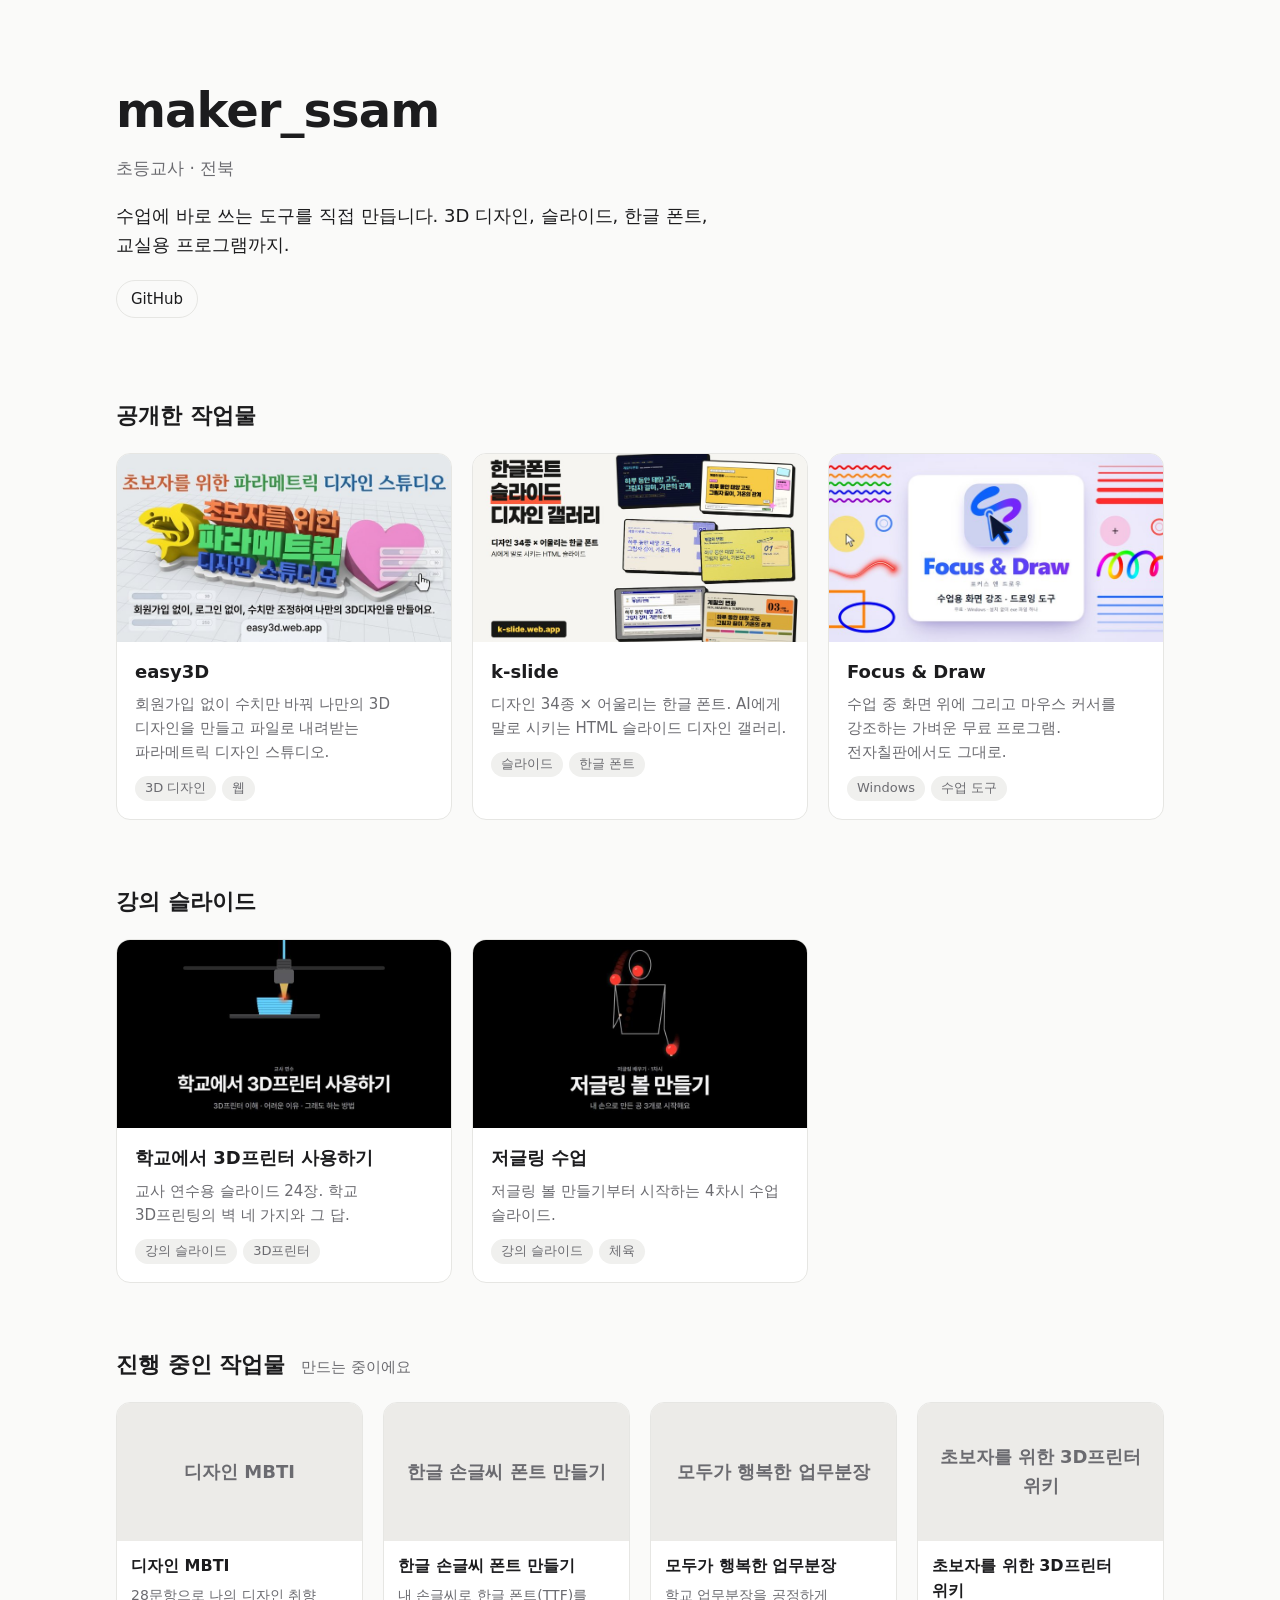
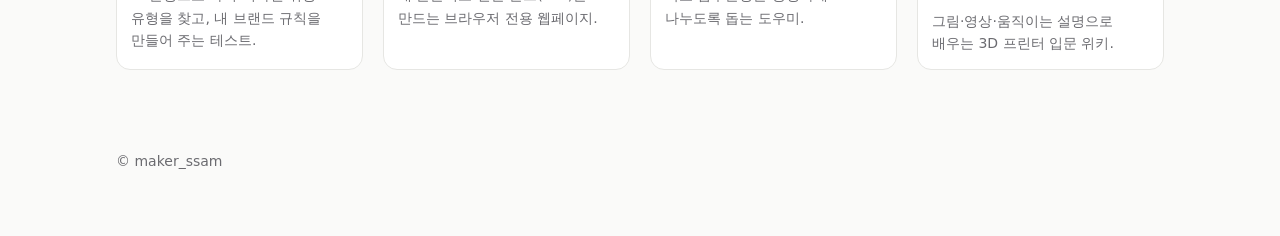
==== index.html @ 961ac4f6 "개인페이지 기본 1판: 자기소개·공개 작업물·강의 슬라이드·진행 중 Co-Authored-By: Claude Opus 5.5 <noreply@anthropic.com>" ====
<!doctype html>
<html lang="ko">
<head>
<meta charset="utf-8">
<meta name="viewport" content="width=device-width, initial-scale=1">
<title>maker_ssam</title>
<meta name="description" content="초등교사 maker_ssam이 만든 수업 도구와 작업물 모음.">
<link rel="stylesheet" href="https://maker-ssam.github.io/korean-ofl-fonts/fonts/pretendard/pretendard.css">
<link rel="stylesheet" href="style.css">
</head>
<body>
<div class="wrap">
  <header class="profile" id="profile"></header>

  <section>
    <h2>공개한 작업물</h2>
    <div class="grid" id="published"></div>
  </section>

  <section>
    <h2>강의 슬라이드</h2>
    <div class="grid" id="lectures"></div>
  </section>

  <section>
    <h2>진행 중인 작업물 <small>만드는 중이에요</small></h2>
    <div class="grid small" id="in-progress"></div>
  </section>

  <footer>© maker_ssam</footer>
</div>

<script>
// 내용은 works.json에서만 고친다. 이 파일은 보여 주는 방법만 담는다.
const el = (tag, cls, text) => {
  const e = document.createElement(tag);
  if (cls) e.className = cls;
  if (text) e.textContent = text;
  return e;
};

function thumb(w) {
  const box = el('div', 'thumb');
  if (w.thumb) {
    const img = el('img');
    img.src = w.thumb; img.alt = ''; img.loading = 'lazy';
    box.append(img);
  } else {
    box.classList.add('blank');
    box.textContent = w.title;
  }
  return box;
}

function card(w) {
  const c = el(w.url ? 'a' : 'div', 'card');
  if (w.url) { c.href = w.url; c.target = '_blank'; c.rel = 'noopener'; }
  const body = el('div', 'body');
  body.append(el('h3', '', w.title), el('p', '', w.desc));
  if (w.tags && w.tags.length) {
    const ul = el('ul', 'tags');
    w.tags.forEach(t => ul.append(el('li', '', t)));
    body.append(ul);
  }
  c.append(thumb(w), body);
  return c;
}

function profile(p) {
  const h = document.getElementById('profile');
  h.append(el('h1', '', p.name), el('p', 'role', p.role), el('p', 'intro', p.intro));
  const ul = el('ul', 'links');
  (p.links || []).forEach(l => {
    const li = el('li'), a = el('a', '', l.label);
    a.href = l.url; a.target = '_blank'; a.rel = 'noopener';
    li.append(a); ul.append(li);
  });
  h.append(ul);
}

fetch('works.json')
  .then(r => r.json())
  .then(d => {
    profile(d.profile);
    document.getElementById('published').append(...d.published.map(card));
    document.getElementById('lectures').append(...d.lectures.map(card));
    document.getElementById('in-progress').append(...d.inProgress.map(card));
  });
</script>
</body>
</html>
---- style.css ----
/* 기본 디자인. 나중에 나만의 디자인으로 바꿀 때는 :root 값부터 고친다. */
:root {
  --bg: #fafaf9;
  --surface: #ffffff;
  --text: #1c1c1e;
  --muted: #6b6b70;
  --line: #e6e6e3;
  --accent: #2f6fed;
  --tag-bg: #f0f0ee;
  --thumb-bg: #ecebe8;

  --font: '프리텐다드', system-ui, -apple-system, 'Apple SD Gothic Neo', 'Malgun Gothic', sans-serif;
  --radius: 14px;
  --gap: 20px;
  --max: 1080px;
}

@media (prefers-color-scheme: dark) {
  :root {
    --bg: #141416;
    --surface: #1d1d20;
    --text: #ececee;
    --muted: #9a9aa0;
    --line: #2c2c30;
    --accent: #7aa2ff;
    --tag-bg: #26262a;
    --thumb-bg: #26262a;
  }
}

* { box-sizing: border-box; }
html { -webkit-text-size-adjust: 100%; }
body {
  margin: 0;
  background: var(--bg);
  color: var(--text);
  font-family: var(--font);
  line-height: 1.6;
  word-break: keep-all;
}
a { color: inherit; }

.wrap { max-width: var(--max); margin: 0 auto; padding: 0 16px; }

/* 자기소개 */
.profile { padding: 72px 0 48px; }
.profile h1 { margin: 0; font-size: clamp(32px, 6vw, 48px); font-weight: 800; letter-spacing: -0.02em; }
.profile .role { margin: 6px 0 0; color: var(--muted); font-size: 17px; }
.profile .intro { margin: 20px 0 0; max-width: 36em; font-size: 18px; }
.profile .links { display: flex; gap: 12px; margin: 20px 0 0; padding: 0; list-style: none; }
.profile .links a {
  display: inline-block; padding: 6px 14px;
  border: 1px solid var(--line); border-radius: 999px;
  text-decoration: none; font-size: 15px;
}
.profile .links a:hover { border-color: var(--accent); color: var(--accent); }

/* 묶음 */
section { padding: 32px 0; }
section h2 { margin: 0 0 20px; font-size: 22px; font-weight: 700; }
section h2 small { margin-left: 8px; color: var(--muted); font-size: 15px; font-weight: 400; }

.grid { display: grid; gap: var(--gap); grid-template-columns: repeat(auto-fill, minmax(300px, 1fr)); }
.grid.small { grid-template-columns: repeat(auto-fill, minmax(220px, 1fr)); }

/* 카드 */
.card {
  display: flex; flex-direction: column;
  background: var(--surface);
  border: 1px solid var(--line);
  border-radius: var(--radius);
  overflow: hidden;
  text-decoration: none;
  transition: transform .15s, border-color .15s;
}
a.card:hover { transform: translateY(-2px); border-color: var(--accent); }

.thumb { aspect-ratio: 16 / 9; background: var(--thumb-bg); overflow: hidden; }
.thumb img { width: 100%; height: 100%; object-fit: cover; display: block; }
.thumb.blank { display: grid; place-items: center; padding: 16px; text-align: center; color: var(--muted); font-weight: 700; font-size: 18px; }

.body { padding: 16px 18px 18px; }
.body h3 { margin: 0; font-size: 18px; font-weight: 700; }
.body p { margin: 6px 0 0; color: var(--muted); font-size: 15px; }
.tags { display: flex; flex-wrap: wrap; gap: 6px; margin: 12px 0 0; padding: 0; list-style: none; }
.tags li { padding: 2px 10px; background: var(--tag-bg); border-radius: 999px; font-size: 13px; color: var(--muted); }

.small .body { padding: 12px 14px 14px; }
.small .body h3 { font-size: 16px; }
.small .body p { font-size: 14px; }

footer { padding: 48px 0 64px; color: var(--muted); font-size: 14px; }
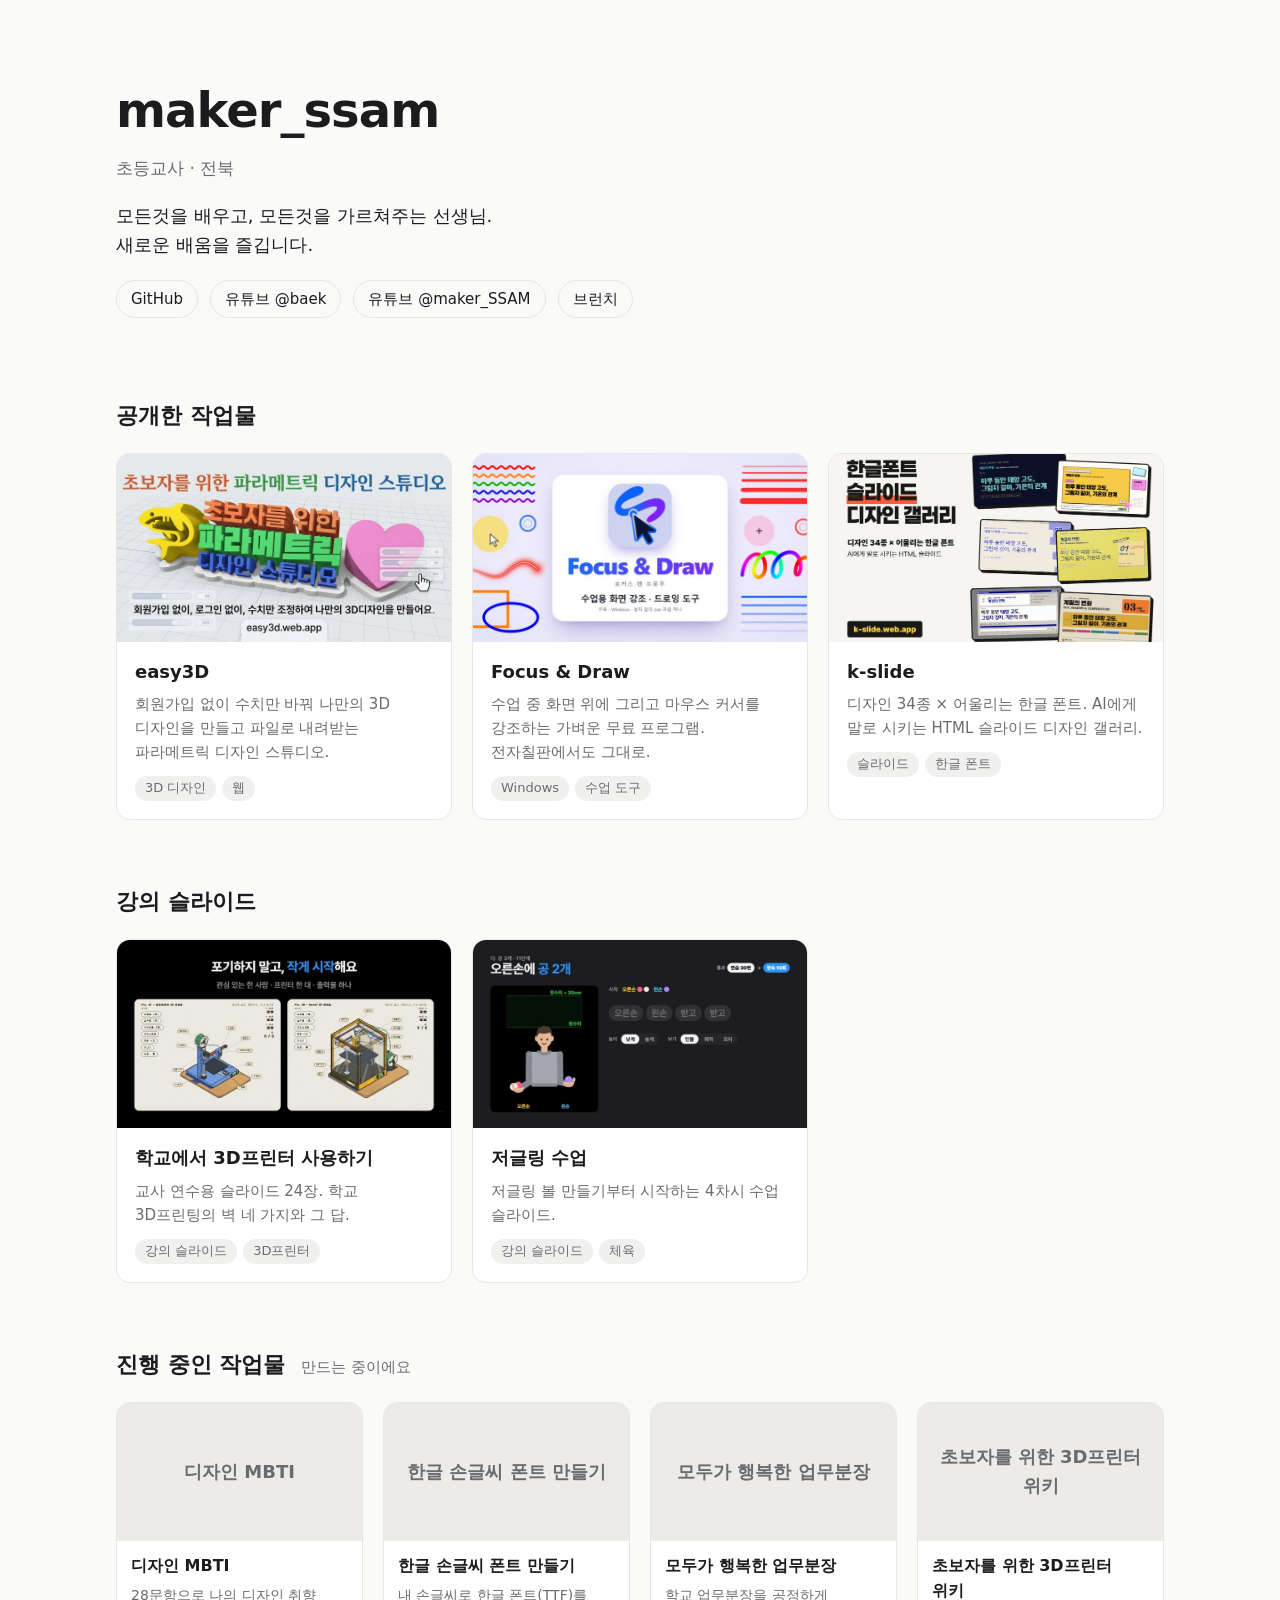
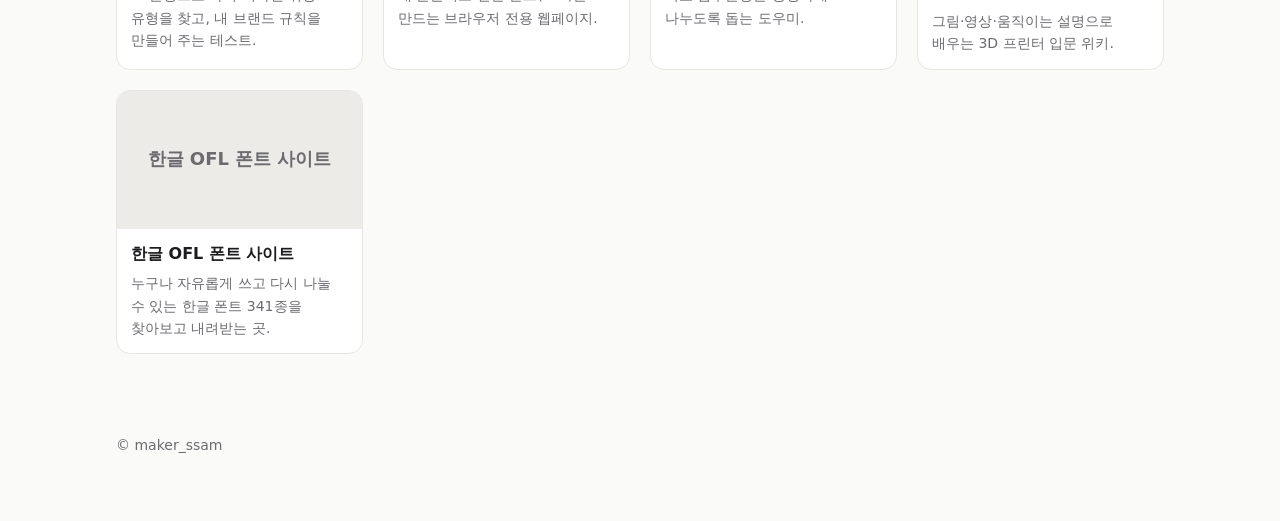
==== commit cb1ca47b: "방문 집계(Cloudflare Web Analytics) 추가 — 실제 주소에서만 Co-Authored-By: Claude Opus 5.5 <noreply@anthropic.com" ====
--- a/index.html
+++ b/index.html
@@ -87,5 +87,7 @@
     document.getElementById('in-progress').append(...d.inProgress.map(card));
   });
 </script>
+<!-- 방문 집계: Cloudflare Web Analytics(쿠키 없음). 실제 주소에서만 불러와 로컬 미리보기는 세지 않는다 -->
+<script>if(location.hostname==='maker-ssam.github.io'){var s=document.createElement('script');s.defer=true;s.src='https://static.cloudflareinsights.com/beacon.min.js';s.setAttribute('data-cf-beacon','{"token": "50978c2fd5224087936fd5e326e45675"}');document.body.appendChild(s);}</script>
 </body>
 </html>
--- a/style.css
+++ b/style.css
@@ -46,8 +46,8 @@
 .profile { padding: 72px 0 48px; }
 .profile h1 { margin: 0; font-size: clamp(32px, 6vw, 48px); font-weight: 800; letter-spacing: -0.02em; }
 .profile .role { margin: 6px 0 0; color: var(--muted); font-size: 17px; }
-.profile .intro { margin: 20px 0 0; max-width: 36em; font-size: 18px; }
-.profile .links { display: flex; gap: 12px; margin: 20px 0 0; padding: 0; list-style: none; }
+.profile .intro { margin: 20px 0 0; max-width: 36em; font-size: 18px; white-space: pre-line; }
+.profile .links { display: flex; flex-wrap: wrap; gap: 10px 12px; margin: 20px 0 0; padding: 0; list-style: none; }
 .profile .links a {
   display: inline-block; padding: 6px 14px;
   border: 1px solid var(--line); border-radius: 999px;
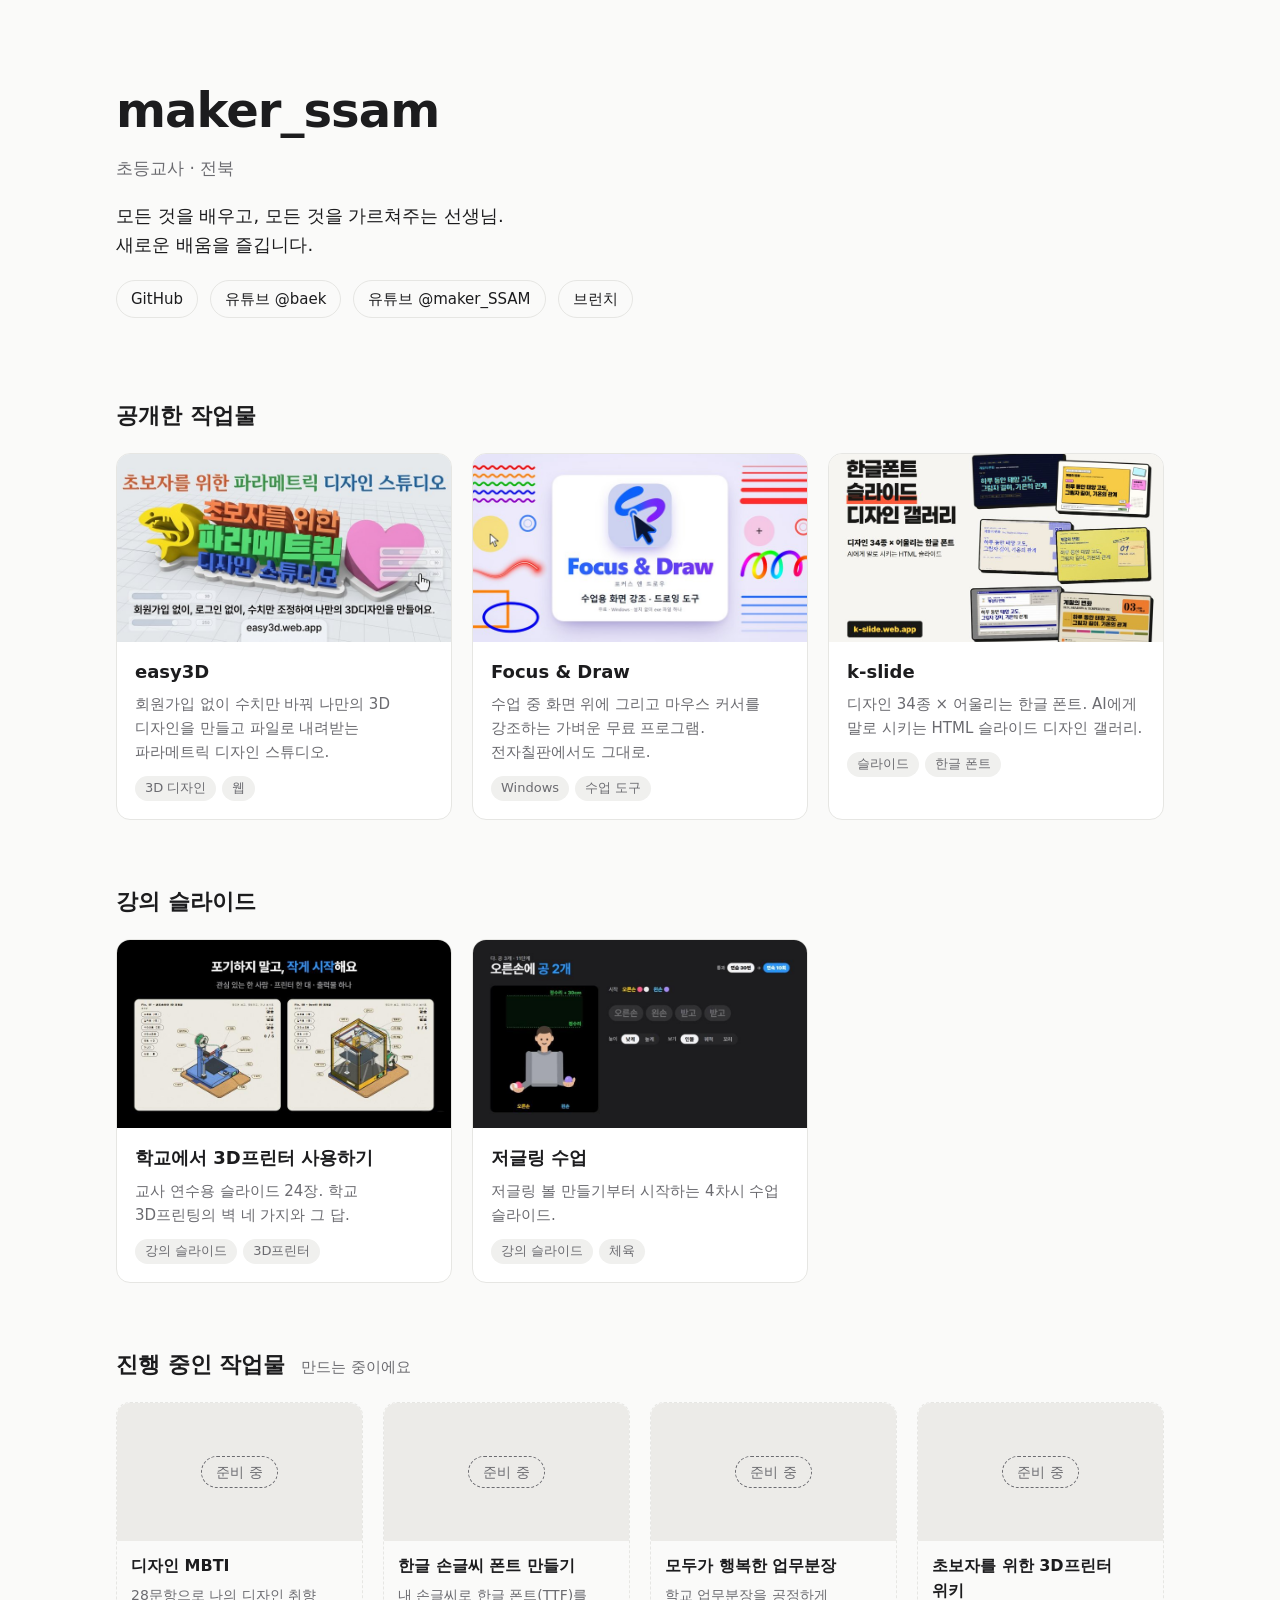
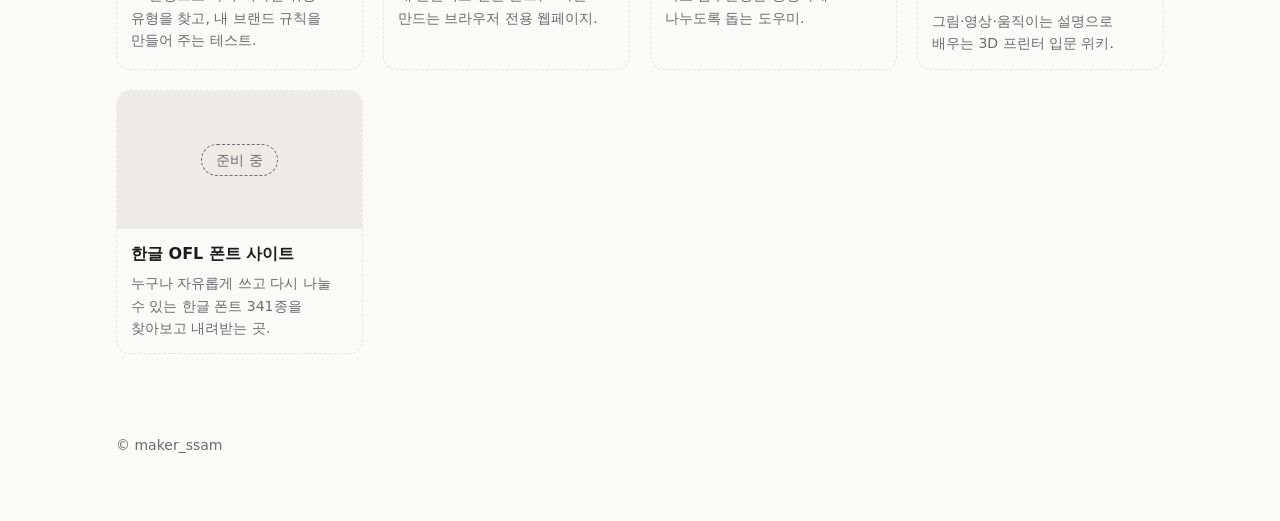
==== commit ddc145bb: "진행 중 카드 구분·불러오기 실패 처리·공유 미리보기와 파비콘 추가 - 링크 없는 카드는 점선·투명 바탕, 그림 자리에 "준비 중" - works.json을 못 읽으면 안내 문구," ====
--- a/index.html
+++ b/index.html
@@ -5,6 +5,15 @@
 <meta name="viewport" content="width=device-width, initial-scale=1">
 <title>maker_ssam</title>
 <meta name="description" content="초등교사 maker_ssam이 만든 수업 도구와 작업물 모음.">
+<meta property="og:type" content="website">
+<meta property="og:url" content="https://maker-ssam.github.io/">
+<meta property="og:title" content="maker_ssam">
+<meta property="og:description" content="초등교사 maker_ssam이 만든 수업 도구와 작업물 모음.">
+<meta property="og:image" content="https://maker-ssam.github.io/og-image.jpg">
+<meta property="og:image:width" content="1200">
+<meta property="og:image:height" content="630">
+<meta name="twitter:card" content="summary_large_image">
+<link rel="icon" href="favicon.svg" type="image/svg+xml">
 <link rel="stylesheet" href="https://maker-ssam.github.io/korean-ofl-fonts/fonts/pretendard/pretendard.css">
 <link rel="stylesheet" href="style.css">
 </head>
@@ -47,7 +56,7 @@
     box.append(img);
   } else {
     box.classList.add('blank');
-    box.textContent = w.title;
+    box.append(el('span', '', '준비 중'));
   }
   return box;
 }
@@ -81,10 +90,13 @@
 fetch('works.json')
   .then(r => r.json())
   .then(d => {
-    profile(d.profile);
-    document.getElementById('published').append(...d.published.map(card));
-    document.getElementById('lectures').append(...d.lectures.map(card));
-    document.getElementById('in-progress').append(...d.inProgress.map(card));
+    if (d.profile) profile(d.profile);
+    document.getElementById('published').append(...(d.published || []).map(card));
+    document.getElementById('lectures').append(...(d.lectures || []).map(card));
+    document.getElementById('in-progress').append(...(d.inProgress || []).map(card));
+  })
+  .catch(() => {
+    document.getElementById('published').append(el('p', 'notice', '목록을 불러오지 못했어요. 잠시 뒤 새로고침해 주세요.'));
   });
 </script>
 <!-- 방문 집계: Cloudflare Web Analytics(쿠키 없음). 실제 주소에서만 불러와 로컬 미리보기는 세지 않는다 -->
--- a/style.css
+++ b/style.css
@@ -74,10 +74,15 @@
   transition: transform .15s, border-color .15s;
 }
 a.card:hover { transform: translateY(-2px); border-color: var(--accent); }
+/* 링크 없는 카드(진행 중): 누를 수 없다는 티를 낸다 */
+div.card { background: transparent; border-style: dashed; }
 
 .thumb { aspect-ratio: 16 / 9; background: var(--thumb-bg); overflow: hidden; }
 .thumb img { width: 100%; height: 100%; object-fit: cover; display: block; }
 .thumb.blank { display: grid; place-items: center; padding: 16px; text-align: center; color: var(--muted); font-weight: 700; font-size: 18px; }
+.thumb.blank span { padding: 4px 14px; border: 1px dashed var(--muted); border-radius: 999px; font-size: 14px; font-weight: 400; }
+
+.notice { margin: 0; color: var(--muted); }
 
 .body { padding: 16px 18px 18px; }
 .body h3 { margin: 0; font-size: 18px; font-weight: 700; }
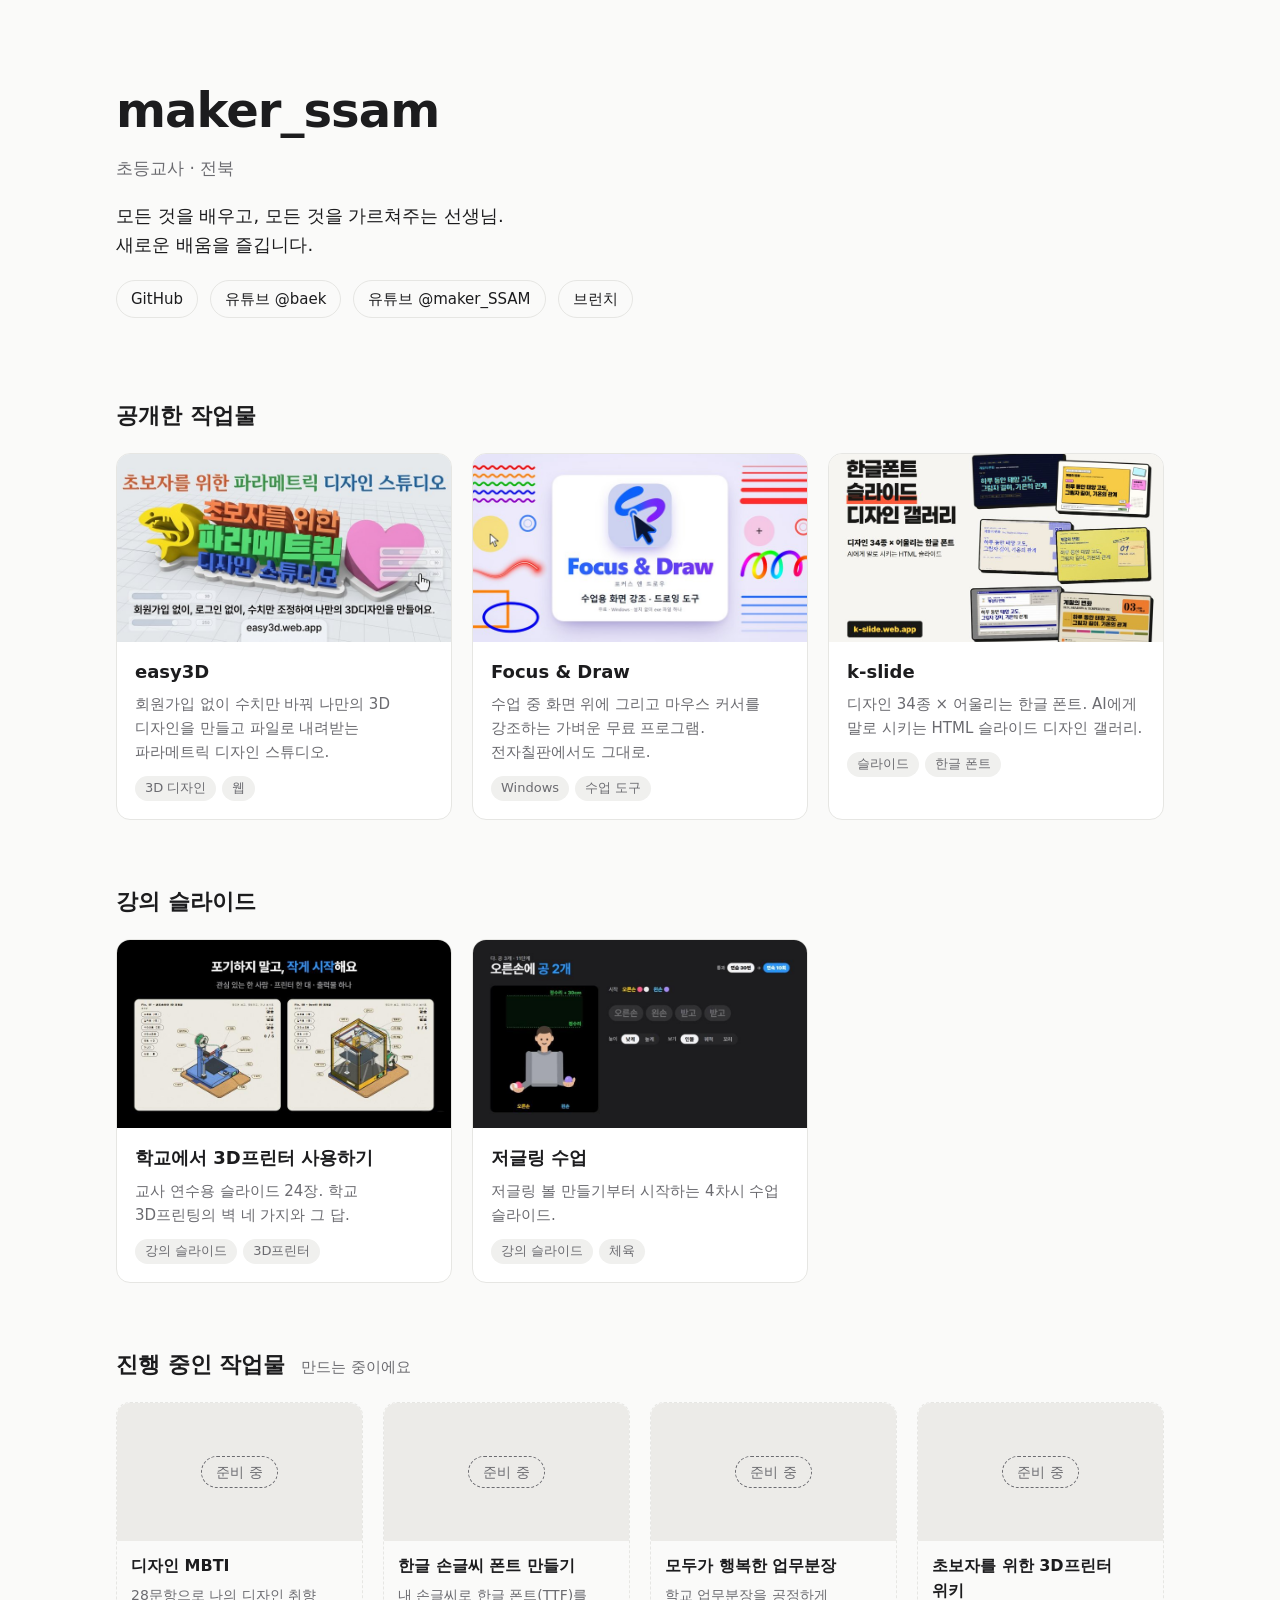
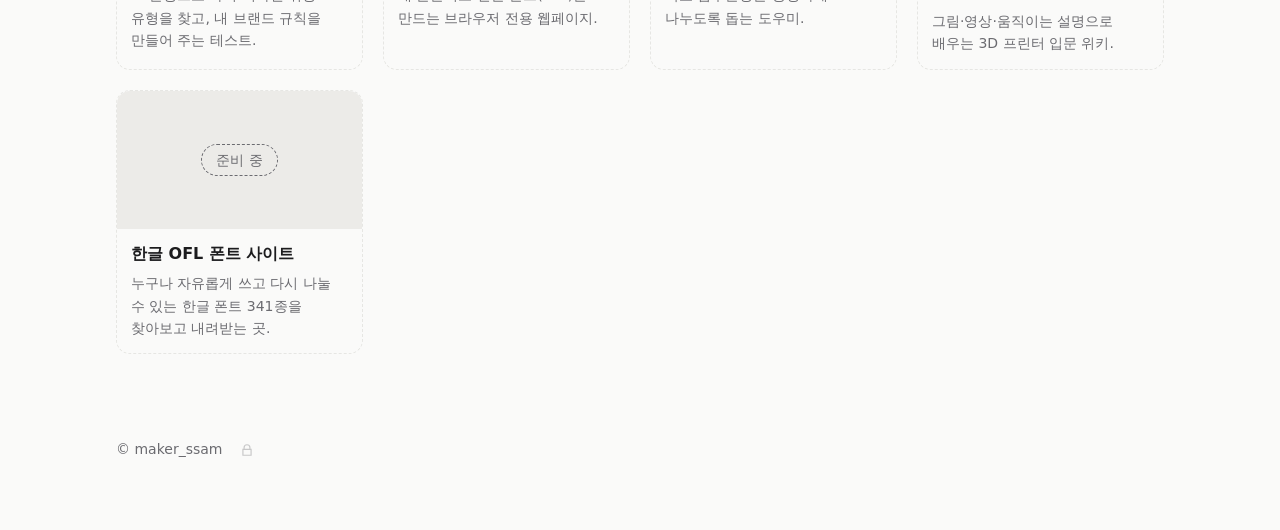
==== commit 9ed0ebb3: "작업실(비밀번호로 여는 개인 링크 페이지)과 푸터의 작은 입구 추가 - desk/index.html: 링크 목록을 AES-256-GCM으로 암호화해 둔 페이지(noindex)   " ====
--- a/index.html
+++ b/index.html
@@ -36,7 +36,7 @@
     <div class="grid small" id="in-progress"></div>
   </section>
 
-  <footer>© maker_ssam</footer>
+  <footer>© maker_ssam <a class="desk-door" href="desk/" aria-label="작업실(비밀번호)" title="작업실"><svg viewBox="0 0 24 24" width="14" height="14" aria-hidden="true"><path fill="none" stroke="currentColor" stroke-width="2" d="M7 11V8a5 5 0 0 1 10 0v3M5 11h14v10H5z"/></svg></a></footer>
 </div>
 
 <script>
--- a/style.css
+++ b/style.css
@@ -95,3 +95,6 @@
 .small .body p { font-size: 14px; }
 
 footer { padding: 48px 0 64px; color: var(--muted); font-size: 14px; }
+/* 작업실(비밀번호 페이지) 입구: 눈에 띄지 않게 */
+.desk-door { display: inline-grid; place-items: center; width: 32px; height: 32px; margin-left: 4px; vertical-align: middle; opacity: .35; }
+.desk-door:hover, .desk-door:focus-visible { opacity: 1; color: var(--accent); }
